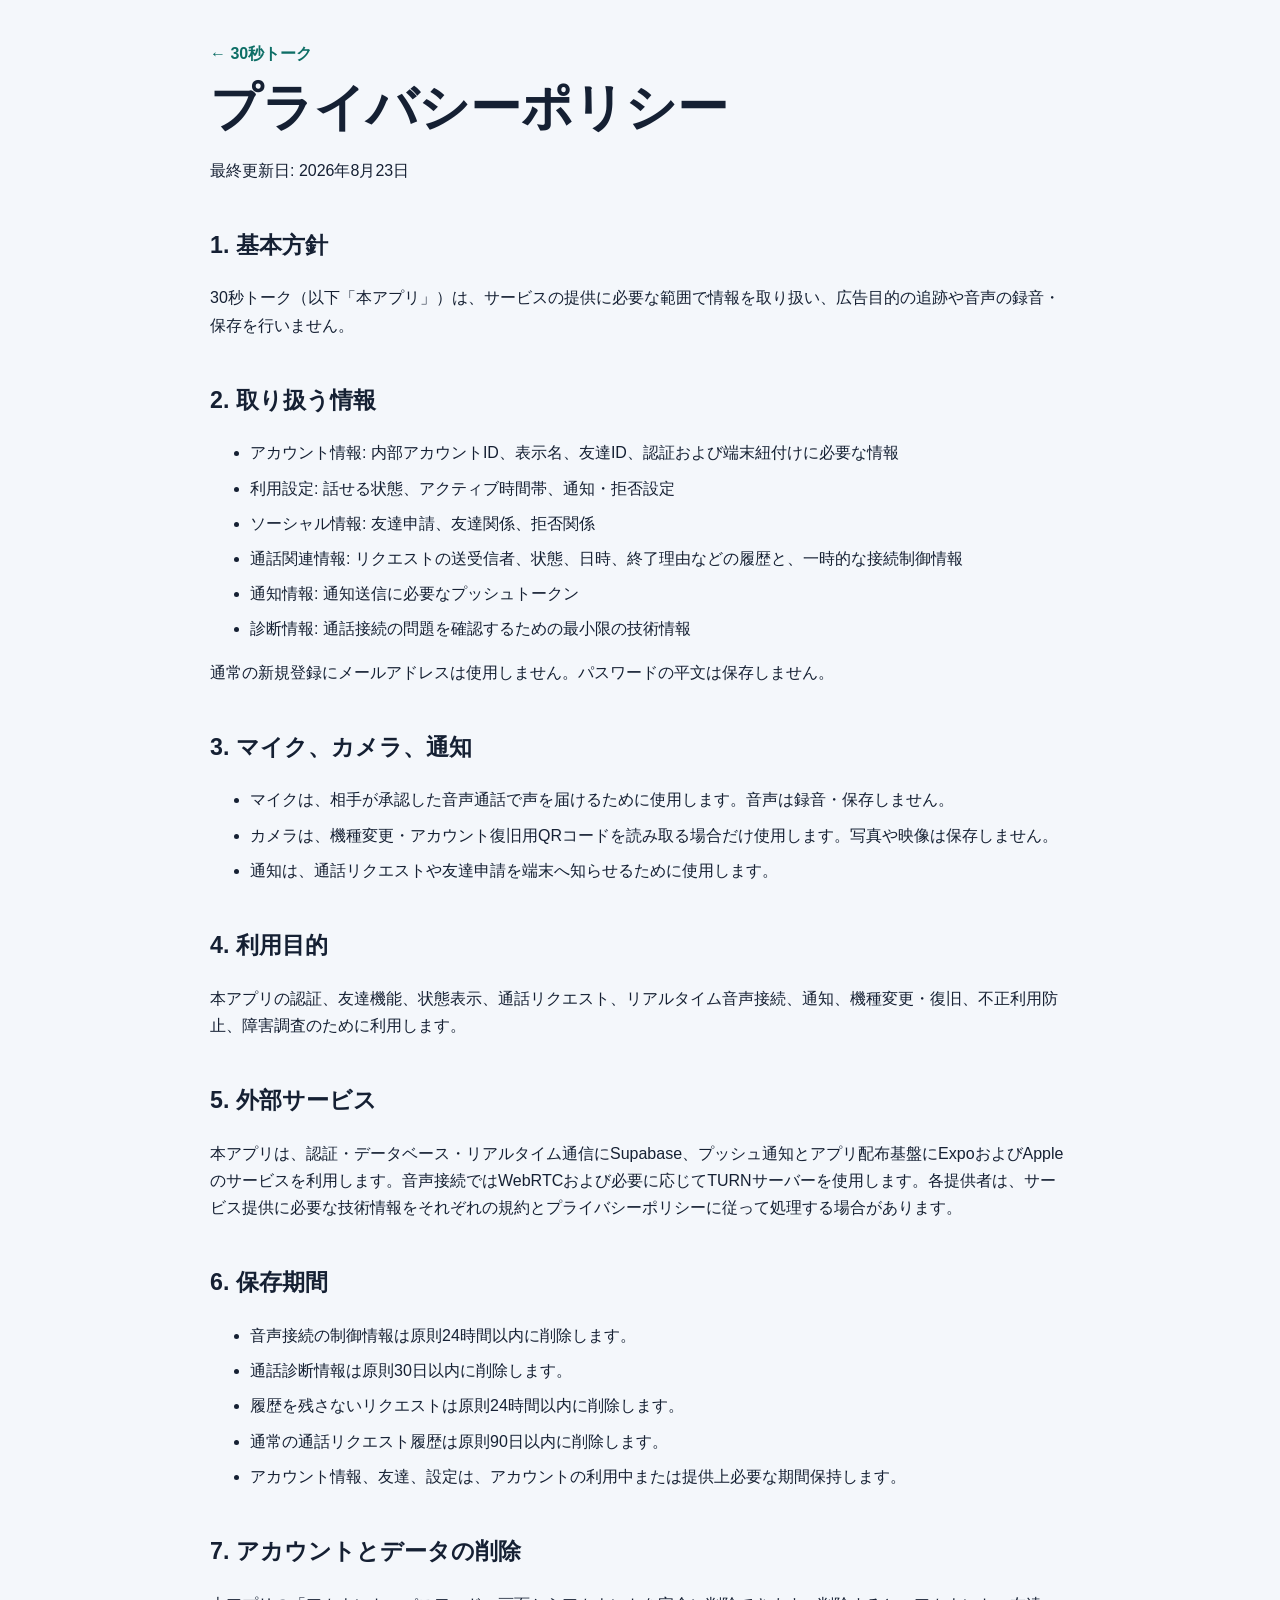
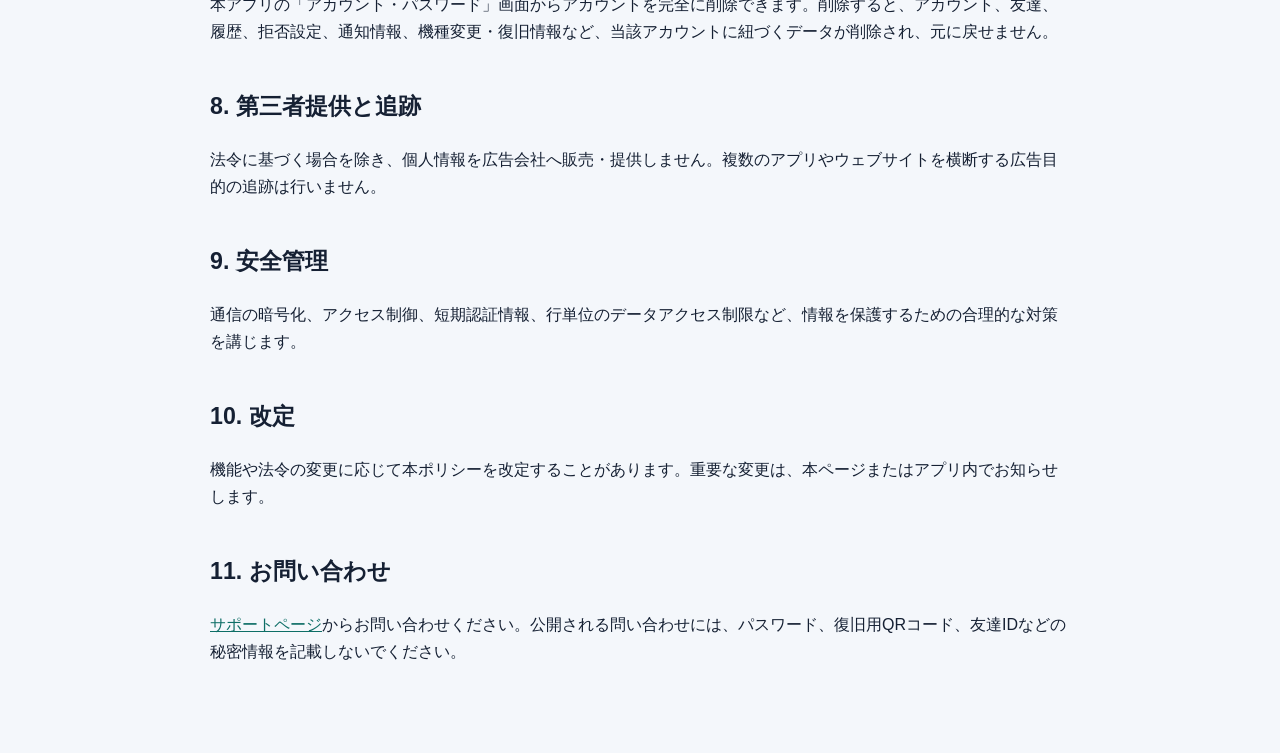
==== privacy.html @ 6314a735 "Prepare iOS App Store release" ====
<!doctype html>
<html lang="ja">
  <head>
    <meta charset="utf-8" />
    <meta name="viewport" content="width=device-width, initial-scale=1" />
    <meta name="color-scheme" content="light dark" />
    <title>プライバシーポリシー | 30秒トーク</title>
    <link rel="stylesheet" href="styles.css" />
  </head>
  <body>
    <main class="document">
      <a class="back" href="index.html">← 30秒トーク</a>
      <h1>プライバシーポリシー</h1>
      <p>最終更新日: 2026年8月23日</p>

      <h2>1. 基本方針</h2>
      <p>30秒トーク（以下「本アプリ」）は、サービスの提供に必要な範囲で情報を取り扱い、広告目的の追跡や音声の録音・保存を行いません。</p>

      <h2>2. 取り扱う情報</h2>
      <ul>
        <li>アカウント情報: 内部アカウントID、表示名、友達ID、認証および端末紐付けに必要な情報</li>
        <li>利用設定: 話せる状態、アクティブ時間帯、通知・拒否設定</li>
        <li>ソーシャル情報: 友達申請、友達関係、拒否関係</li>
        <li>通話関連情報: リクエストの送受信者、状態、日時、終了理由などの履歴と、一時的な接続制御情報</li>
        <li>通知情報: 通知送信に必要なプッシュトークン</li>
        <li>診断情報: 通話接続の問題を確認するための最小限の技術情報</li>
      </ul>
      <p>通常の新規登録にメールアドレスは使用しません。パスワードの平文は保存しません。</p>

      <h2>3. マイク、カメラ、通知</h2>
      <ul>
        <li>マイクは、相手が承認した音声通話で声を届けるために使用します。音声は録音・保存しません。</li>
        <li>カメラは、機種変更・アカウント復旧用QRコードを読み取る場合だけ使用します。写真や映像は保存しません。</li>
        <li>通知は、通話リクエストや友達申請を端末へ知らせるために使用します。</li>
      </ul>

      <h2>4. 利用目的</h2>
      <p>本アプリの認証、友達機能、状態表示、通話リクエスト、リアルタイム音声接続、通知、機種変更・復旧、不正利用防止、障害調査のために利用します。</p>

      <h2>5. 外部サービス</h2>
      <p>本アプリは、認証・データベース・リアルタイム通信にSupabase、プッシュ通知とアプリ配布基盤にExpoおよびAppleのサービスを利用します。音声接続ではWebRTCおよび必要に応じてTURNサーバーを使用します。各提供者は、サービス提供に必要な技術情報をそれぞれの規約とプライバシーポリシーに従って処理する場合があります。</p>

      <h2>6. 保存期間</h2>
      <ul>
        <li>音声接続の制御情報は原則24時間以内に削除します。</li>
        <li>通話診断情報は原則30日以内に削除します。</li>
        <li>履歴を残さないリクエストは原則24時間以内に削除します。</li>
        <li>通常の通話リクエスト履歴は原則90日以内に削除します。</li>
        <li>アカウント情報、友達、設定は、アカウントの利用中または提供上必要な期間保持します。</li>
      </ul>

      <h2>7. アカウントとデータの削除</h2>
      <p>本アプリの「アカウント・パスワード」画面からアカウントを完全に削除できます。削除すると、アカウント、友達、履歴、拒否設定、通知情報、機種変更・復旧情報など、当該アカウントに紐づくデータが削除され、元に戻せません。</p>

      <h2>8. 第三者提供と追跡</h2>
      <p>法令に基づく場合を除き、個人情報を広告会社へ販売・提供しません。複数のアプリやウェブサイトを横断する広告目的の追跡は行いません。</p>

      <h2>9. 安全管理</h2>
      <p>通信の暗号化、アクセス制御、短期認証情報、行単位のデータアクセス制限など、情報を保護するための合理的な対策を講じます。</p>

      <h2>10. 改定</h2>
      <p>機能や法令の変更に応じて本ポリシーを改定することがあります。重要な変更は、本ページまたはアプリ内でお知らせします。</p>

      <h2>11. お問い合わせ</h2>
      <p><a href="support.html">サポートページ</a>からお問い合わせください。公開される問い合わせには、パスワード、復旧用QRコード、友達IDなどの秘密情報を記載しないでください。</p>
    </main>
  </body>
</html>
---- styles.css ----
:root {
  color-scheme: light dark;
  font-family: -apple-system, BlinkMacSystemFont, "Hiragino Sans", "Yu Gothic", sans-serif;
  line-height: 1.7;
  --bg: #f4f7fb;
  --surface: #ffffff;
  --text: #152033;
  --muted: #5f6b7a;
  --accent: #0d6e66;
  --border: #dce4ec;
}

@media (prefers-color-scheme: dark) {
  :root {
    --bg: #0c121b;
    --surface: #151e2b;
    --text: #f3f7fb;
    --muted: #b3bfcc;
    --accent: #67d8c9;
    --border: #2c3948;
  }
}

* { box-sizing: border-box; }
body { margin: 0; background: var(--bg); color: var(--text); }
main { width: min(860px, calc(100% - 32px)); margin: 0 auto; padding: 72px 0; }
.document { padding-top: 40px; }
.eyebrow { color: var(--accent); font-weight: 750; letter-spacing: .08em; }
h1 { max-width: 720px; margin: 12px 0 20px; font-size: clamp(2rem, 7vw, 4.2rem); line-height: 1.12; }
.document h1 { font-size: clamp(2rem, 6vw, 3.2rem); }
h2 { margin-top: 42px; font-size: 1.45rem; }
h3 { margin-top: 28px; }
.lead { max-width: 700px; color: var(--muted); font-size: 1.15rem; }
a { color: var(--accent); }
.back { text-decoration: none; font-weight: 700; }
.cards { display: grid; grid-template-columns: repeat(auto-fit, minmax(250px, 1fr)); gap: 16px; margin-top: 48px; }
.card { display: flex; flex-direction: column; gap: 6px; padding: 24px; border: 1px solid var(--border); border-radius: 20px; background: var(--surface); color: var(--text); text-decoration: none; }
.card strong { font-size: 1.15rem; }
.card span, .notice { color: var(--muted); }
.button { display: inline-block; padding: 12px 18px; border-radius: 12px; background: var(--accent); color: var(--bg); font-weight: 750; text-decoration: none; }
li + li { margin-top: 8px; }
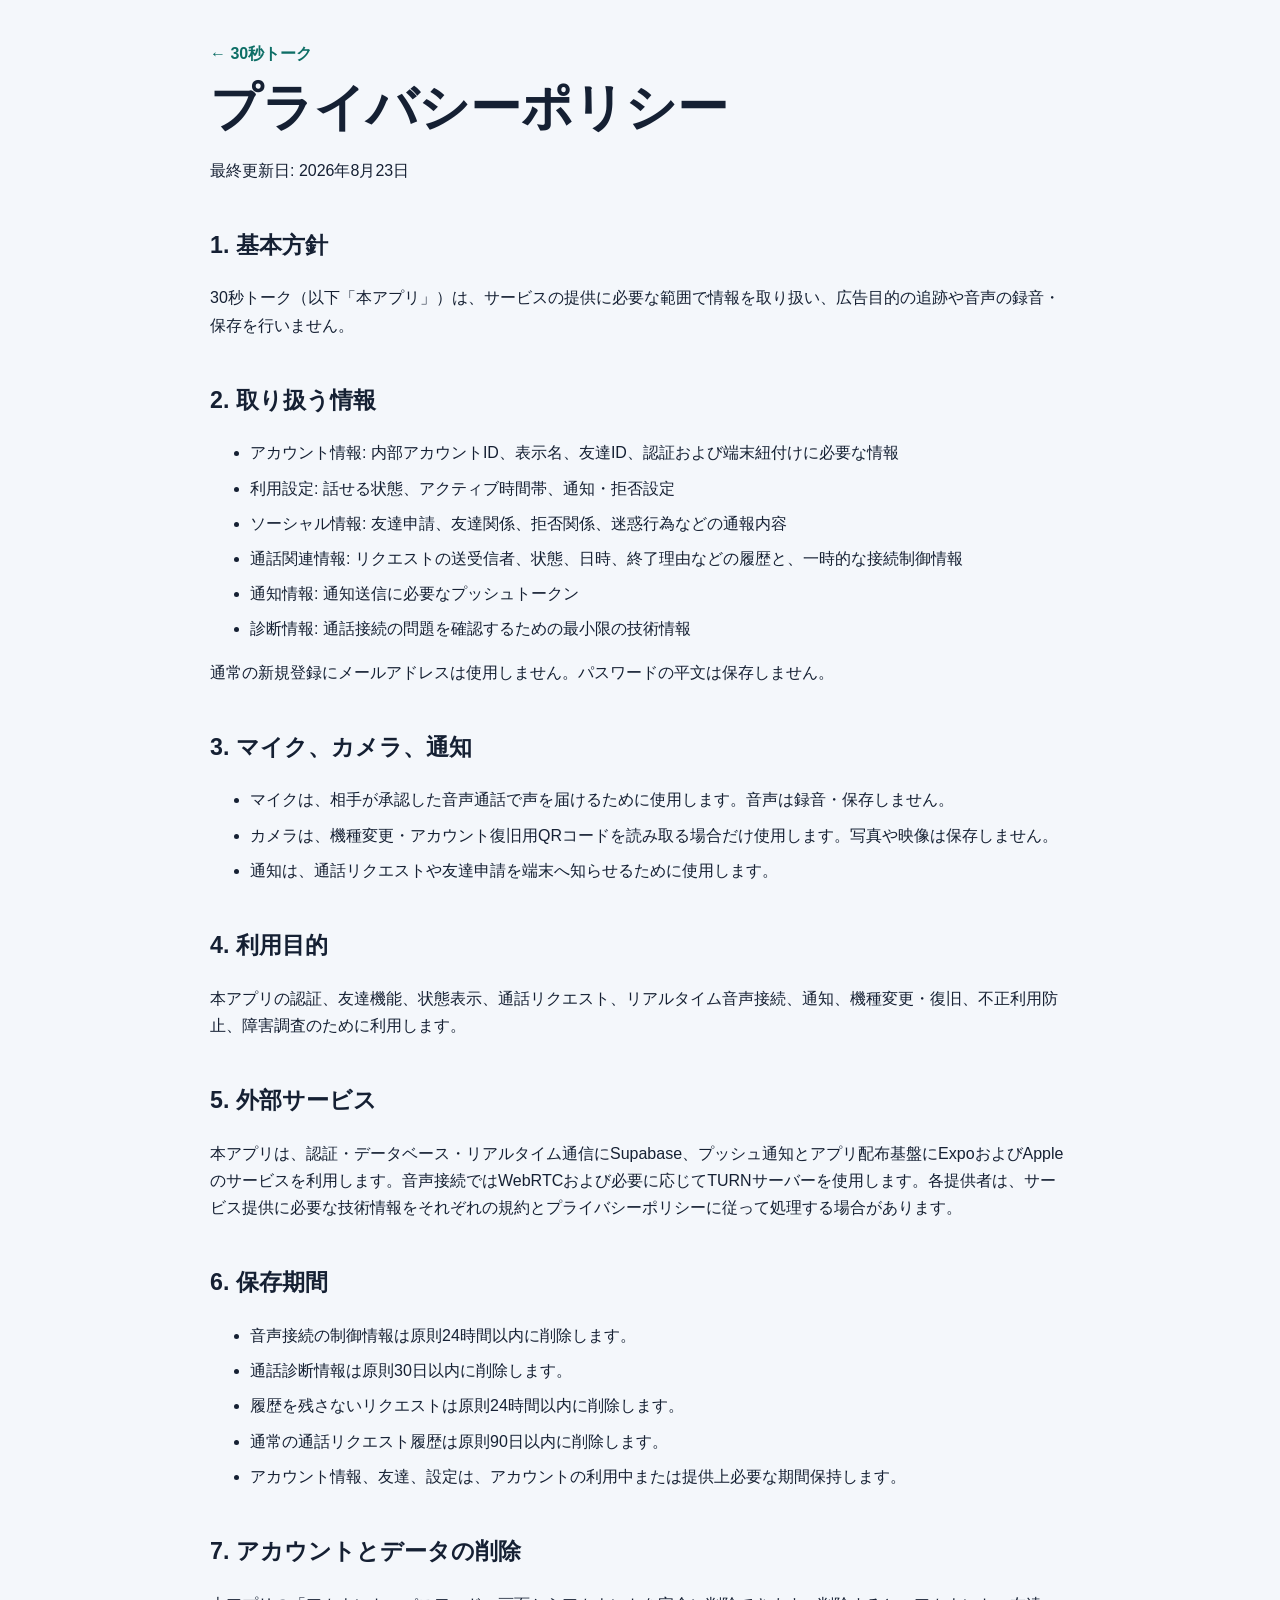
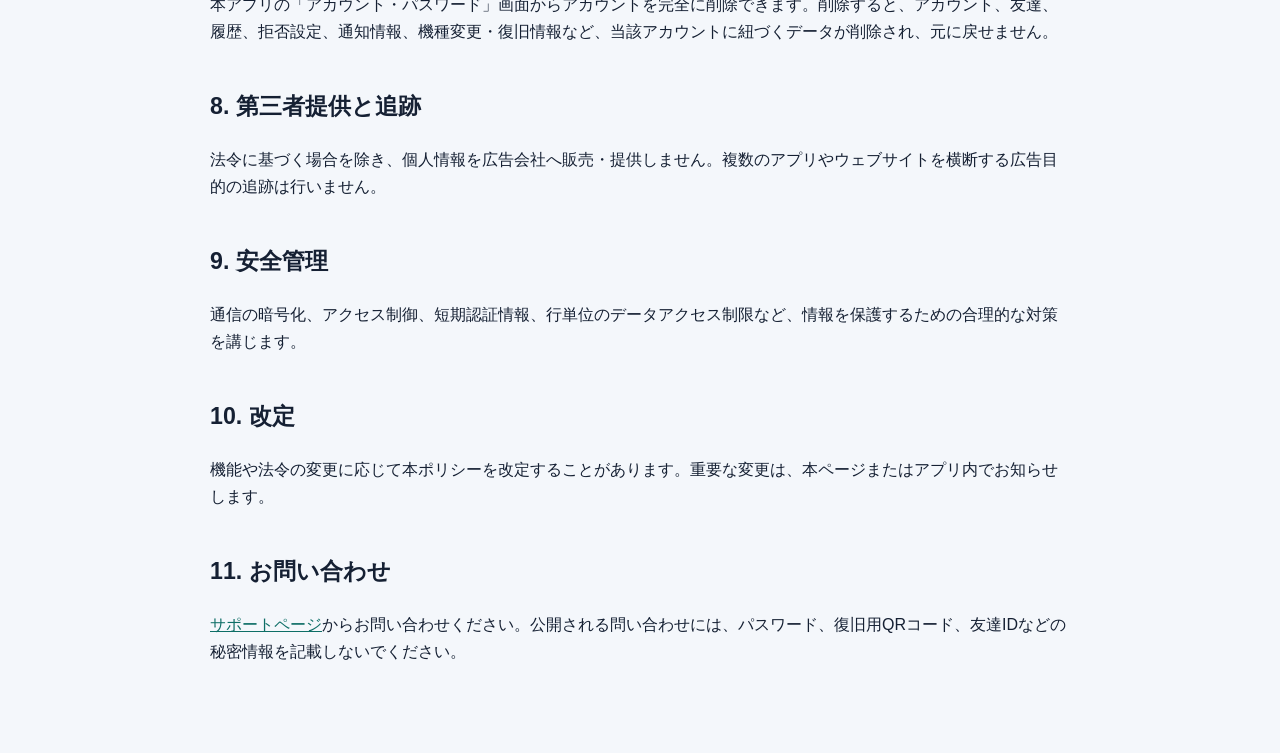
==== commit b73eaa5e: "Add user reporting and safety controls" ====
--- a/privacy.html
+++ b/privacy.html
@@ -20,7 +20,7 @@
       <ul>
         <li>アカウント情報: 内部アカウントID、表示名、友達ID、認証および端末紐付けに必要な情報</li>
         <li>利用設定: 話せる状態、アクティブ時間帯、通知・拒否設定</li>
-        <li>ソーシャル情報: 友達申請、友達関係、拒否関係</li>
+        <li>ソーシャル情報: 友達申請、友達関係、拒否関係、迷惑行為などの通報内容</li>
         <li>通話関連情報: リクエストの送受信者、状態、日時、終了理由などの履歴と、一時的な接続制御情報</li>
         <li>通知情報: 通知送信に必要なプッシュトークン</li>
         <li>診断情報: 通話接続の問題を確認するための最小限の技術情報</li>
@@ -66,4 +66,3 @@
     </main>
   </body>
 </html>
-
